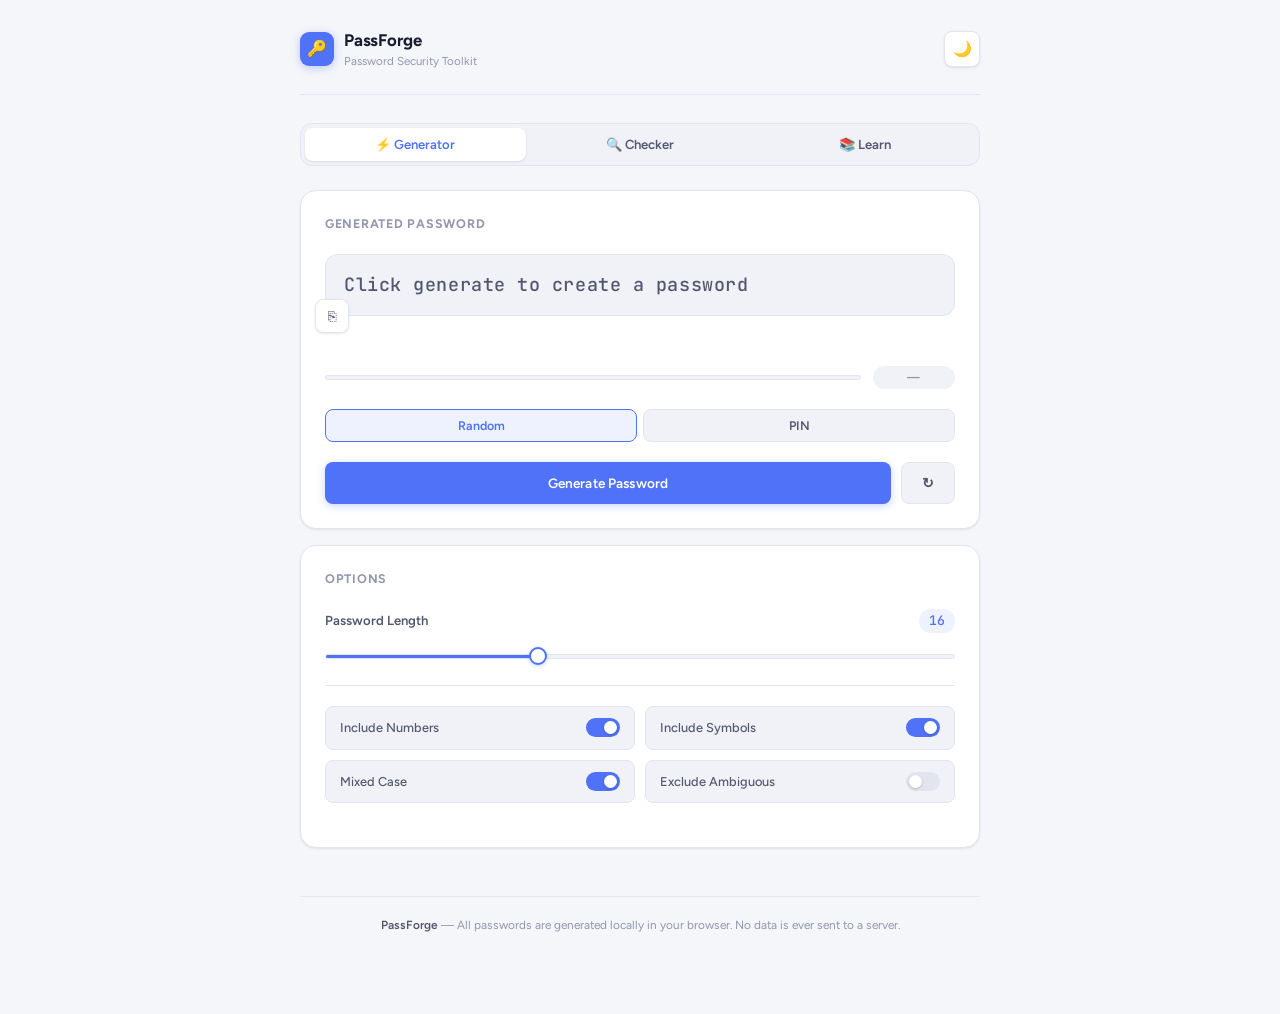
==== password-toolkit.html @ d5eb38b6 "Add files via upload" ====
<!DOCTYPE html>
<html lang="en" data-theme="light">
<head>
<meta charset="UTF-8" />
<meta name="viewport" content="width=device-width, initial-scale=1.0" />
<title>PassForge — Password Security Toolkit</title>
<link rel="preconnect" href="https://fonts.googleapis.com" />
<link href="https://fonts.googleapis.com/css2?family=Figtree:wght@300;400;500;600;700&family=JetBrains+Mono:wght@400;500&display=swap" rel="stylesheet" />
<style>

/* ── VARIABLES ──────────────────────────────── */
:root {
  --accent:       #4f72f8;
  --accent-light: #eef1fe;
  --accent-hover: #3d5ee0;

  --bg:           #f5f6f9;
  --surface:      #ffffff;
  --surface-2:    #f0f2f7;
  --border:       #e2e5ef;
  --border-focus: #b0bcf5;

  --text-1:       #1a1d2e;
  --text-2:       #52576e;
  --text-3:       #9297ae;

  --green:        #22c55e;
  --green-bg:     #f0fdf4;
  --amber:        #f59e0b;
  --amber-bg:     #fffbeb;
  --red:          #ef4444;
  --red-bg:       #fef2f2;
  --blue:         #3b82f6;

  --radius-sm:    8px;
  --radius:       12px;
  --radius-lg:    16px;
  --shadow-sm:    0 1px 3px rgba(0,0,0,.06), 0 1px 2px rgba(0,0,0,.04);
  --shadow:       0 4px 16px rgba(0,0,0,.07), 0 1px 4px rgba(0,0,0,.04);
  --shadow-lg:    0 8px 32px rgba(0,0,0,.1), 0 2px 8px rgba(0,0,0,.05);
  --trans:        .18s ease;
}

[data-theme="dark"] {
  --bg:           #0f1117;
  --surface:      #181c26;
  --surface-2:    #1e2330;
  --border:       #272d3f;
  --border-focus: #4f72f8;

  --text-1:       #e8eaf4;
  --text-2:       #8b90a8;
  --text-3:       #4e5368;

  --accent-light: #1e2540;
  --green-bg:     #0d2318;
  --amber-bg:     #221a08;
  --red-bg:       #220f0f;

  --shadow-sm:    0 1px 3px rgba(0,0,0,.25);
  --shadow:       0 4px 16px rgba(0,0,0,.3);
  --shadow-lg:    0 8px 32px rgba(0,0,0,.4);
}

/* ── RESET ──────────────────────────────────── */
*, *::before, *::after { box-sizing: border-box; margin: 0; padding: 0; }
html { scroll-behavior: smooth; }
body {
  font-family: 'Figtree', sans-serif;
  background: var(--bg);
  color: var(--text-1);
  min-height: 100vh;
  font-size: 15px;
  line-height: 1.5;
  transition: background var(--trans), color var(--trans);
  -webkit-font-smoothing: antialiased;
}

/* ── LAYOUT ─────────────────────────────────── */
.page { max-width: 720px; margin: 0 auto; padding: 0 20px 80px; }

/* ── HEADER ─────────────────────────────────── */
.header {
  display: flex;
  align-items: center;
  justify-content: space-between;
  padding: 28px 0 24px;
  border-bottom: 1px solid var(--border);
  margin-bottom: 28px;
}
.brand { display: flex; align-items: center; gap: 10px; }
.brand-icon {
  width: 34px; height: 34px;
  background: var(--accent);
  border-radius: 9px;
  display: flex;
  align-items: center;
  justify-content: center;
  font-size: 1rem;
  box-shadow: 0 2px 8px rgba(79,114,248,.35);
  flex-shrink: 0;
}
.brand-name {
  font-size: 1.05rem;
  font-weight: 700;
  letter-spacing: -.01em;
  color: var(--text-1);
}
.brand-sub {
  font-size: .72rem;
  color: var(--text-3);
  font-weight: 400;
}

.theme-btn {
  width: 36px; height: 36px;
  border-radius: var(--radius-sm);
  border: 1px solid var(--border);
  background: var(--surface);
  color: var(--text-2);
  cursor: pointer;
  font-size: .95rem;
  display: flex; align-items: center; justify-content: center;
  transition: var(--trans);
  box-shadow: var(--shadow-sm);
}
.theme-btn:hover { background: var(--surface-2); color: var(--text-1); }

/* ── NAV ────────────────────────────────────── */
.nav {
  display: flex;
  gap: 4px;
  background: var(--surface-2);
  border: 1px solid var(--border);
  border-radius: var(--radius);
  padding: 4px;
  margin-bottom: 24px;
}
.tab-btn {
  flex: 1;
  font-family: 'Figtree', sans-serif;
  font-size: .82rem;
  font-weight: 600;
  color: var(--text-2);
  background: transparent;
  border: none;
  border-radius: var(--radius-sm);
  padding: 9px 12px;
  cursor: pointer;
  transition: var(--trans);
}
.tab-btn:hover { color: var(--text-1); background: var(--surface); }
.tab-btn.active {
  background: var(--surface);
  color: var(--accent);
  box-shadow: var(--shadow-sm);
}

/* ── PANELS ─────────────────────────────────── */
.panel { display: none; animation: fadeUp .22s ease both; }
.panel.active { display: block; }
@keyframes fadeUp {
  from { opacity: 0; transform: translateY(8px); }
  to   { opacity: 1; transform: none; }
}

/* ── CARD ───────────────────────────────────── */
.card {
  background: var(--surface);
  border: 1px solid var(--border);
  border-radius: var(--radius-lg);
  padding: 24px;
  margin-bottom: 16px;
  box-shadow: var(--shadow-sm);
  transition: background var(--trans), border-color var(--trans);
}
.card-header {
  display: flex;
  align-items: center;
  justify-content: space-between;
  margin-bottom: 20px;
}
.card-title {
  font-size: .78rem;
  font-weight: 700;
  letter-spacing: .06em;
  text-transform: uppercase;
  color: var(--text-3);
}

/* ── PASSWORD DISPLAY ───────────────────────── */
.pw-wrap { position: relative; margin-bottom: 16px; }
.pw-display {
  font-family: 'JetBrains Mono', monospace;
  font-size: clamp(.85rem, 3vw, 1.15rem);
  font-weight: 500;
  background: var(--surface-2);
  border: 1.5px solid var(--border);
  border-radius: var(--radius);
  padding: 16px 56px 16px 18px;
  color: var(--text-2);
  word-break: break-all;
  min-height: 62px;
  display: flex;
  align-items: center;
  line-height: 1.5;
  letter-spacing: .03em;
  transition: border-color var(--trans), background var(--trans);
  user-select: all;
  cursor: default;
}
.pw-display.has-pw { color: var(--accent); }

.copy-btn {
  position: absolute;
  right: 10px; top: 50%;
  transform: translateY(-50%);
  width: 34px; height: 34px;
  background: var(--surface);
  border: 1px solid var(--border);
  border-radius: var(--radius-sm);
  color: var(--text-2);
  font-size: .85rem;
  cursor: pointer;
  display: flex; align-items: center; justify-content: center;
  transition: var(--trans);
  box-shadow: var(--shadow-sm);
}
.copy-btn:hover { border-color: var(--accent); color: var(--accent); background: var(--accent-light); }
.copy-btn.copied { border-color: var(--green); color: var(--green); background: var(--green-bg); }

/* ── STRENGTH ───────────────────────────────── */
.strength-row { display: flex; align-items: center; gap: 12px; margin-bottom: 20px; }
.strength-track {
  flex: 1; height: 5px;
  background: var(--surface-2);
  border-radius: 99px;
  overflow: hidden;
  border: 1px solid var(--border);
}
.strength-fill {
  height: 100%; border-radius: 99px;
  transition: width .45s cubic-bezier(.4,0,.2,1), background .3s ease;
  width: 0%;
}
.strength-badge {
  font-size: .72rem; font-weight: 700;
  letter-spacing: .04em;
  padding: 3px 10px;
  border-radius: 99px;
  min-width: 82px; text-align: center;
  transition: var(--trans);
}
.str-0 { background: var(--surface-2); color: var(--text-3); }
.str-1 { background: var(--red-bg);        color: var(--red);   }
.str-2 { background: var(--amber-bg);      color: var(--amber); }
.str-3 { background: var(--accent-light);  color: var(--accent);}
.str-4 { background: var(--green-bg);      color: var(--green); }
.fill-1 { background: var(--red); }
.fill-2 { background: var(--amber); }
.fill-3 { background: var(--accent); }
.fill-4 { background: var(--green); }

/* ── TYPE TABS ──────────────────────────────── */
.type-tabs { display: flex; gap: 6px; margin-bottom: 20px; }
.type-tab {
  flex: 1;
  font-family: 'Figtree', sans-serif;
  font-size: .78rem; font-weight: 600;
  background: var(--surface-2);
  border: 1.5px solid var(--border);
  color: var(--text-2);
  border-radius: var(--radius-sm);
  padding: 8px 10px;
  cursor: pointer;
  transition: var(--trans);
}
.type-tab:hover { color: var(--text-1); border-color: var(--border-focus); }
.type-tab.active { background: var(--accent-light); border-color: var(--accent); color: var(--accent); }

/* ── DIVIDER ─────────────────────────────────── */
.divider { height: 1px; background: var(--border); margin: 20px 0; }

/* ── SLIDER ─────────────────────────────────── */
.slider-block { margin-bottom: 18px; }
.field-label {
  display: flex; justify-content: space-between; align-items: center;
  margin-bottom: 10px;
  font-size: .82rem; font-weight: 600; color: var(--text-2);
}
.field-val {
  font-family: 'JetBrains Mono', monospace;
  font-size: .82rem; color: var(--accent); font-weight: 500;
  background: var(--accent-light); padding: 2px 10px; border-radius: 99px;
}
input[type=range] {
  -webkit-appearance: none; width: 100%; height: 5px; border-radius: 99px;
  background: linear-gradient(90deg, var(--accent) var(--pct,40%), var(--surface-2) var(--pct,40%));
  outline: none; cursor: pointer; border: 1px solid var(--border);
}
input[type=range]::-webkit-slider-thumb {
  -webkit-appearance: none; width: 18px; height: 18px; border-radius: 50%;
  background: var(--surface); border: 2px solid var(--accent);
  box-shadow: 0 1px 4px rgba(79,114,248,.3); transition: transform var(--trans);
}
input[type=range]::-webkit-slider-thumb:hover { transform: scale(1.15); }

/* ── TOGGLES ────────────────────────────────── */
.toggles-grid {
  display: grid; grid-template-columns: 1fr 1fr; gap: 10px; margin-bottom: 20px;
}
@media (max-width: 480px) { .toggles-grid { grid-template-columns: 1fr; } }
.toggle-row {
  display: flex; align-items: center; justify-content: space-between;
  background: var(--surface-2); border: 1.5px solid var(--border);
  border-radius: var(--radius-sm); padding: 11px 14px;
  cursor: pointer; transition: border-color var(--trans); user-select: none; gap: 8px;
}
.toggle-row:hover { border-color: var(--border-focus); }
.toggle-row.disabled { opacity: .45; pointer-events: none; }
.toggle-text { font-size: .8rem; font-weight: 500; color: var(--text-2); flex: 1; }
.toggle {
  width: 34px; height: 19px; background: var(--border);
  border-radius: 99px; position: relative; transition: background var(--trans); flex-shrink: 0;
}
.toggle::after {
  content: ''; position: absolute; top: 3px; left: 3px;
  width: 13px; height: 13px; border-radius: 50%; background: #fff;
  box-shadow: 0 1px 3px rgba(0,0,0,.2); transition: transform var(--trans);
}
.toggle.on { background: var(--accent); }
.toggle.on::after { transform: translateX(15px); }

/* ── BUTTONS ────────────────────────────────── */
.btn-row { display: flex; gap: 10px; }
.btn {
  font-family: 'Figtree', sans-serif; font-size: .85rem; font-weight: 600;
  border: none; border-radius: var(--radius-sm); padding: 12px 20px;
  cursor: pointer; transition: var(--trans); letter-spacing: .01em;
}
.btn-primary {
  flex: 1; background: var(--accent); color: #fff;
  box-shadow: 0 2px 8px rgba(79,114,248,.3);
}
.btn-primary:hover {
  background: var(--accent-hover);
  box-shadow: 0 4px 16px rgba(79,114,248,.4);
  transform: translateY(-1px);
}
.btn-primary:active { transform: none; }
.btn-ghost {
  background: var(--surface-2); border: 1.5px solid var(--border); color: var(--text-2);
}
.btn-ghost:hover { border-color: var(--border-focus); color: var(--text-1); background: var(--surface); }

/* ── CHECKER ────────────────────────────────── */
.pw-input {
  width: 100%;
  font-family: 'JetBrains Mono', monospace; font-size: 1rem;
  background: var(--surface-2); border: 1.5px solid var(--border); color: var(--text-1);
  border-radius: var(--radius); padding: 14px 16px; outline: none;
  transition: border-color var(--trans), box-shadow var(--trans);
  letter-spacing: .04em; margin-bottom: 16px;
}
.pw-input:focus { border-color: var(--accent); box-shadow: 0 0 0 3px rgba(79,114,248,.12); }
.pw-input::placeholder { color: var(--text-3); font-size: .85rem; letter-spacing: .02em; }

.stats-grid {
  display: grid; grid-template-columns: repeat(4, 1fr); gap: 10px; margin-bottom: 16px;
}
@media (max-width: 500px) { .stats-grid { grid-template-columns: repeat(2, 1fr); } }
.stat-box {
  background: var(--surface-2); border: 1px solid var(--border);
  border-radius: var(--radius-sm); padding: 13px 12px; text-align: center;
}
.stat-val {
  font-family: 'JetBrains Mono', monospace; font-size: .88rem;
  font-weight: 500; color: var(--text-1); margin-bottom: 3px;
}
.stat-key { font-size: .67rem; font-weight: 600; color: var(--text-3); letter-spacing: .05em; text-transform: uppercase; }

.chips-label { font-size: .78rem; font-weight: 600; color: var(--text-2); margin-bottom: 10px; }
.chips { display: flex; flex-wrap: wrap; gap: 7px; }
.chip {
  font-size: .74rem; font-weight: 500; padding: 5px 11px; border-radius: 99px; border: 1px solid;
  animation: chipIn .2s ease both;
}
@keyframes chipIn { from { opacity:0; transform:scale(.92); } to { opacity:1; transform:none; } }
.chip-warn { background: var(--amber-bg); border-color: #f0d070; color: #b45309; }
.chip-bad  { background: var(--red-bg);   border-color: #fca5a5; color: var(--red); }
.chip-ok   { background: var(--green-bg); border-color: #86efac; color: #15803d; }
[data-theme="dark"] .chip-warn { color: var(--amber); border-color: rgba(245,158,11,.4); }
[data-theme="dark"] .chip-bad  { color: #f87171; border-color: rgba(239,68,68,.4); }
[data-theme="dark"] .chip-ok   { color: #4ade80; border-color: rgba(34,197,94,.4); }

/* ── CRACK TIME COLORS ──────────────────────── */
.crack-instant { color: var(--red) !important; }
.crack-easy    { color: var(--amber) !important; }
.crack-hard    { color: var(--blue) !important; }
.crack-safe    { color: var(--green) !important; }

/* ── EDUCATION ──────────────────────────────── */
.learn-intro { font-size: .85rem; color: var(--text-2); margin-bottom: 20px; line-height: 1.7; }
.edu-grid { display: grid; grid-template-columns: repeat(auto-fill, minmax(280px, 1fr)); gap: 14px; }
.edu-card {
  background: var(--surface); border: 1px solid var(--border); border-radius: var(--radius-lg);
  padding: 22px; box-shadow: var(--shadow-sm);
  transition: box-shadow var(--trans), transform var(--trans), border-color var(--trans);
}
.edu-card:hover { box-shadow: var(--shadow); transform: translateY(-2px); border-color: var(--border-focus); }
.edu-icon {
  width: 40px; height: 40px; background: var(--accent-light); border-radius: var(--radius-sm);
  display: flex; align-items: center; justify-content: center;
  font-size: 1.2rem; margin-bottom: 14px;
}
.edu-card h3 { font-size: .88rem; font-weight: 700; color: var(--text-1); margin-bottom: 8px; letter-spacing: -.01em; }
.edu-card p { font-size: .8rem; color: var(--text-2); line-height: 1.65; }

/* ── TOOLTIP ────────────────────────────────── */
[data-tip] { position: relative; }
[data-tip]::after {
  content: attr(data-tip); position: absolute; bottom: calc(100% + 7px); left: 50%;
  transform: translateX(-50%); background: var(--text-1); color: var(--surface);
  font-size: .7rem; font-weight: 500; padding: 5px 10px; border-radius: 6px;
  white-space: nowrap; pointer-events: none; opacity: 0; transition: opacity .15s; z-index: 20;
}
[data-tip]:hover::after { opacity: 1; }

/* ── TOAST ──────────────────────────────────── */
.toast {
  position: fixed; bottom: 28px; left: 50%;
  transform: translateX(-50%) translateY(12px);
  background: var(--surface); border: 1px solid var(--green); color: var(--green);
  font-size: .78rem; font-weight: 600; padding: 10px 20px; border-radius: 99px;
  box-shadow: var(--shadow-lg); opacity: 0;
  transition: opacity .25s, transform .25s; pointer-events: none; z-index: 100;
}
.toast.show { opacity: 1; transform: translateX(-50%) translateY(0); }

/* ── FOOTER ─────────────────────────────────── */
footer {
  margin-top: 48px; padding-top: 20px; border-top: 1px solid var(--border);
  text-align: center; font-size: .74rem; color: var(--text-3);
}
footer strong { color: var(--text-2); font-weight: 600; }

/* ── SCROLLBAR ──────────────────────────────── */
::-webkit-scrollbar { width: 6px; }
::-webkit-scrollbar-track { background: transparent; }
::-webkit-scrollbar-thumb { background: var(--border); border-radius: 3px; }
</style>
</head>
<body>
<div class="page">

  <!-- HEADER -->
  <header class="header">
    <div class="brand">
      <div class="brand-icon">🔑</div>
      <div>
        <div class="brand-name">PassForge</div>
        <div class="brand-sub">Password Security Toolkit</div>
      </div>
    </div>
    <button class="theme-btn" id="theme-btn" title="Toggle light / dark mode">🌙</button>
  </header>

  <!-- NAV -->
  <nav class="nav">
    <button class="tab-btn active" data-panel="generator">⚡ Generator</button>
    <button class="tab-btn" data-panel="checker">🔍 Checker</button>
    <button class="tab-btn" data-panel="learn">📚 Learn</button>
  </nav>

  <!-- ═══════════════════════════ GENERATOR ═══ -->
  <div class="panel active" id="panel-generator">

    <div class="card">
      <div class="card-header"><div class="card-title">Generated Password</div></div>

      <div class="pw-wrap">
        <div class="pw-display" id="pw-output">Click generate to create a password</div>
        <button class="copy-btn" id="copy-btn" data-tip="Copy to clipboard">⎘</button>
      </div>

      <div class="strength-row" id="strength-row">
        <div class="strength-track"><div class="strength-fill" id="strength-fill"></div></div>
        <div class="strength-badge str-0" id="strength-badge">—</div>
      </div>

      <div class="type-tabs">
        <button class="type-tab active" data-type="random" data-tip="Random characters">Random</button>
        <button class="type-tab" data-type="pin" data-tip="Numeric PIN">PIN</button>
      </div>

      <div class="btn-row">
        <button class="btn btn-primary" id="gen-btn">Generate Password</button>
        <button class="btn btn-ghost" id="regen-btn" data-tip="Regenerate">↻</button>
      </div>
    </div>

    <div class="card">
      <div class="card-header"><div class="card-title">Options</div></div>

      <div class="slider-block">
        <div class="field-label">
          <span>Password Length</span>
          <span class="field-val" id="len-val">16</span>
        </div>
        <input type="range" id="len-slider" min="8" max="32" value="16" />
      </div>

      <div class="divider"></div>

      <div class="toggles-grid">
        <div class="toggle-row" id="tog-numbers" data-tip="Add digits 0–9">
          <span class="toggle-text">Include Numbers</span>
          <div class="toggle on" id="tog-numbers-knob"></div>
        </div>
        <div class="toggle-row" id="tog-symbols" data-tip="Add !@#$% etc.">
          <span class="toggle-text">Include Symbols</span>
          <div class="toggle on" id="tog-symbols-knob"></div>
        </div>
        <div class="toggle-row" id="tog-mixed" data-tip="Upper & lowercase">
          <span class="toggle-text">Mixed Case</span>
          <div class="toggle on" id="tog-mixed-knob"></div>
        </div>
        <div class="toggle-row" id="tog-ambiguous" data-tip="Exclude O, 0, l, I, 1">
          <span class="toggle-text">Exclude Ambiguous</span>
          <div class="toggle" id="tog-ambiguous-knob"></div>
        </div>
      </div>
    </div>

  </div><!-- /generator -->

  <!-- ═══════════════════════════ CHECKER ══════ -->
  <div class="panel" id="panel-checker">
    <div class="card">
      <div class="card-header"><div class="card-title">Analyze Your Password</div></div>

      <div style="position:relative;margin-bottom:16px;">
        <input type="password" class="pw-input" id="checker-input"
          placeholder="Type or paste your password…"
          autocomplete="off" autocorrect="off" spellcheck="false"
          style="margin-bottom:0;padding-right:52px;" />
        <button id="eye-btn" data-tip="Show / hide password"
          style="position:absolute;right:10px;top:50%;transform:translateY(-50%);
                 width:34px;height:34px;background:var(--surface);border:1px solid var(--border);
                 border-radius:var(--radius-sm);color:var(--text-2);font-size:.95rem;cursor:pointer;
                 display:flex;align-items:center;justify-content:center;transition:var(--trans);
                 box-shadow:var(--shadow-sm);">
          👁
        </button>
      </div>

      <div class="stats-grid">
        <div class="stat-box">
          <div class="stat-val" id="chk-strength-val">—</div>
          <div class="stat-key">Strength</div>
        </div>
        <div class="stat-box">
          <div class="stat-val" id="chk-crack-val">—</div>
          <div class="stat-key">Crack Time</div>
        </div>
        <div class="stat-box">
          <div class="stat-val" id="chk-entropy-val">—</div>
          <div class="stat-key">Entropy</div>
        </div>
        <div class="stat-box">
          <div class="stat-val" id="chk-len-val">—</div>
          <div class="stat-key">Length</div>
        </div>
      </div>

      <div class="strength-row" style="margin-bottom:20px">
        <div class="strength-track"><div class="strength-fill" id="chk-fill"></div></div>
        <div class="strength-badge str-0" id="chk-badge">—</div>
      </div>

      <div class="chips-label">Suggestions</div>
      <div class="chips" id="suggestions-wrap">
        <span class="chip chip-warn">Enter a password above to analyze it</span>
      </div>
    </div>
  </div><!-- /checker -->

  <!-- ═══════════════════════════ LEARN ════════ -->
  <div class="panel" id="panel-learn">
    <p class="learn-intro">Understanding password security helps protect all your online accounts. Here are the essentials.</p>
    <div class="edu-grid">
      <div class="edu-card">
        <div class="edu-icon">🔐</div>
        <h3>What Makes a Strong Password?</h3>
        <p>Length, variety, and randomness. A strong password is 16+ characters and mixes uppercase, lowercase, numbers, and symbols — with no dictionary words or personal information.</p>
      </div>
      <div class="edu-card">
        <div class="edu-icon">📏</div>
        <h3>Why Length Matters Most</h3>
        <p>Every added character multiplies the possible combinations exponentially. A 20-character password is astronomically harder to crack than a 12-character one, even if less "complex."</p>
      </div>
      <div class="edu-card">
        <div class="edu-icon">♻️</div>
        <h3>Never Reuse Passwords</h3>
        <p>When one site is breached, attackers test those credentials on thousands of others (credential stuffing). One reused password can expose all your accounts at once.</p>
      </div>
      <div class="edu-card">
        <div class="edu-icon">🗄️</div>
        <h3>Use a Password Manager</h3>
        <p>You can't memorize 100 unique strong passwords. A manager like Bitwarden or 1Password generates, stores, and auto-fills them securely — you only need to remember one master password.</p>
      </div>
      <div class="edu-card">
        <div class="edu-icon">📱</div>
        <h3>Enable Two-Factor Auth (2FA)</h3>
        <p>2FA adds a second step after your password. Even if your password leaks, an attacker can't log in without your phone, hardware key, or biometric.</p>
      </div>
      <div class="edu-card">
        <div class="edu-icon">⚡</div>
        <h3>How Attackers Crack Passwords</h3>
        <p>Methods include brute force, dictionary attacks, and credential stuffing. Modern GPUs test billions of hashes per second — short or common passwords fall in seconds.</p>
      </div>
    </div>
  </div><!-- /learn -->

  <footer>
    <strong>PassForge</strong> — All passwords are generated locally in your browser. No data is ever sent to a server.
  </footer>

</div><!-- /page -->

<div class="toast" id="toast">✓ Copied to clipboard</div>

<script>
'use strict';

const LOWER   = 'abcdefghijklmnopqrstuvwxyz';
const UPPER   = 'ABCDEFGHIJKLMNOPQRSTUVWXYZ';
const DIGITS  = '0123456789';
const SYMBOLS = '!@#$%^&*()-_=+[]{}|;:,.<>?';
const AMBIG   = new Set([...'O0lI1']);
const COMMON  = new Set(['password','123456','12345678','qwerty','abc123','111111','letmein','iloveyou','admin','welcome','monkey','dragon','pass','master','login','hello','sunshine','princess']);

const state = { length:16, numbers:true, symbols:true, mixed:true, noAmbig:false, type:'random' };
let hasGenerated = false;

const $  = id => document.getElementById(id);
const rnd = max => { const a=new Uint32Array(1); crypto.getRandomValues(a); return a[0]%max; };
const shuffle = arr => { for(let i=arr.length-1;i>0;i--){const j=rnd(i+1);[arr[i],arr[j]]=[arr[j],arr[i]];} return arr; };

/* Theme */
let dark = false;
$('theme-btn').addEventListener('click', () => {
  dark = !dark;
  document.documentElement.setAttribute('data-theme', dark ? 'dark' : 'light');
  $('theme-btn').textContent = dark ? '☀️' : '🌙';
});

/* Tabs */
document.querySelectorAll('.tab-btn').forEach(btn => btn.addEventListener('click', () => {
  document.querySelectorAll('.tab-btn').forEach(b => b.classList.remove('active'));
  document.querySelectorAll('.panel').forEach(p => p.classList.remove('active'));
  btn.classList.add('active');
  $('panel-' + btn.dataset.panel).classList.add('active');
}));

/* Type tabs */
document.querySelectorAll('.type-tab').forEach(tab => tab.addEventListener('click', () => {
  document.querySelectorAll('.type-tab').forEach(t => t.classList.remove('active'));
  tab.classList.add('active');
  state.type = tab.dataset.type;
  const pin = state.type==='pin';
  ['tog-numbers','tog-symbols','tog-mixed','tog-ambiguous'].forEach(id => $(id).classList.toggle('disabled',pin));
  $('strength-row').style.display = pin ? 'none' : 'flex';
  if(hasGenerated) generate();
}));

/* Toggles */
[['tog-numbers','tog-numbers-knob','numbers'],
 ['tog-symbols','tog-symbols-knob','symbols'],
 ['tog-mixed','tog-mixed-knob','mixed'],
 ['tog-ambiguous','tog-ambiguous-knob','noAmbig']].forEach(([w,k,s]) => {
  $(w).addEventListener('click', () => { state[s]=!state[s]; $(k).classList.toggle('on',state[s]); if(hasGenerated) generate(); });
});

/* Slider */
$('len-slider').addEventListener('input', function(){
  state.length=+this.value; $('len-val').textContent=state.length;
  this.style.setProperty('--pct',((state.length-8)/24*100).toFixed(1)+'%');
  if(hasGenerated) generate();
});
$('len-slider').style.setProperty('--pct',((16-8)/24*100).toFixed(1)+'%');

/* Generation */
function generateRandom(){
  let pool=LOWER;
  if(state.mixed) pool+=UPPER;
  if(state.numbers) pool+=DIGITS;
  if(state.symbols) pool+=SYMBOLS;
  if(state.noAmbig) pool=[...pool].filter(c=>!AMBIG.has(c)).join('');
  if(!pool) pool=LOWER;
  const req=[];
  if(state.mixed) req.push(UPPER[rnd(UPPER.length)]);
  if(state.numbers) req.push(DIGITS[rnd(DIGITS.length)]);
  if(state.symbols) req.push(SYMBOLS[rnd(SYMBOLS.length)]);
  const chars=[...req];
  for(let i=0;i<state.length-req.length;i++) chars.push(pool[rnd(pool.length)]);
  return shuffle(chars).join('');
}
function generatePIN(){ return Array.from({length:state.length},()=>rnd(10)).join(''); }

function generate(){
  const pw = state.type==='pin' ? generatePIN() : generateRandom();
  const el = $('pw-output');
  el.textContent = pw;
  el.classList.add('has-pw');
  applyStrength($('strength-fill'), $('strength-badge'), scorePassword(pw));
  $('copy-btn').classList.remove('copied');
  $('copy-btn').textContent = '⎘';
}

/* Scoring */
function scorePassword(pw){
  if(!pw||pw.length<2) return 0;
  let s=0;
  if(pw.length>=8) s++; if(pw.length>=12) s++; if(pw.length>=16) s++; if(pw.length>=20) s++;
  if(/[a-z]/.test(pw)) s++; if(/[A-Z]/.test(pw)) s++; if(/[0-9]/.test(pw)) s++;
  if(/[^a-zA-Z0-9]/.test(pw)) s+=2;
  if(COMMON.has(pw.toLowerCase())) s=0;
  if(/(.)\1{2,}/.test(pw)) s--;
  if(/^(abc|123|qwerty|pass)/i.test(pw)) s-=2;
  return Math.min(4,Math.max(0,Math.round(s/2.5)));
}
const SDATA=[
  {label:'Weak',      fill:'fill-1',badge:'str-1',pct:20},
  {label:'Fair',      fill:'fill-2',badge:'str-2',pct:48},
  {label:'Strong',    fill:'fill-3',badge:'str-3',pct:74},
  {label:'Very Strong',fill:'fill-4',badge:'str-4',pct:100},
];
function applyStrength(fill,badge,score){
  fill.className='strength-fill'; badge.className='strength-badge';
  if(!score){ fill.style.width='4%'; fill.classList.add('str-0'); badge.classList.add('str-0'); badge.textContent='—'; return; }
  const d=SDATA[score-1];
  fill.style.width=d.pct+'%'; fill.classList.add(d.fill); badge.classList.add(d.badge); badge.textContent=d.label;
}

/* Copy */
$('copy-btn').addEventListener('click',()=>{
  const pw=$('pw-output').textContent.trim();
  if(!pw||pw==='Click generate to create a password') return;
  navigator.clipboard.writeText(pw).then(()=>{
    $('copy-btn').textContent='✓'; $('copy-btn').classList.add('copied');
    const t=$('toast'); t.classList.add('show');
    setTimeout(()=>{ $('copy-btn').textContent='⎘'; $('copy-btn').classList.remove('copied'); t.classList.remove('show'); },2200);
  });
});
$('gen-btn').addEventListener('click', () => { hasGenerated = true; generate(); });
$('regen-btn').addEventListener('click',generate);

/* Eye toggle */
const eyeBtn = $('eye-btn');
let pwVisible = false;
eyeBtn.addEventListener('click', () => {
  pwVisible = !pwVisible;
  $('checker-input').type = pwVisible ? 'text' : 'password';
  eyeBtn.textContent = pwVisible ? '🙈' : '👁';
  eyeBtn.style.borderColor = pwVisible ? 'var(--accent)' : '';
  eyeBtn.style.color = pwVisible ? 'var(--accent)' : '';
  eyeBtn.style.background = pwVisible ? 'var(--accent-light)' : '';
});

/* Checker */
function calcEntropy(pw){
  let pool=0;
  if(/[a-z]/.test(pw)) pool+=26; if(/[A-Z]/.test(pw)) pool+=26;
  if(/[0-9]/.test(pw)) pool+=10; if(/[^a-zA-Z0-9]/.test(pw)) pool+=32;
  return pool?Math.round(pw.length*Math.log2(pool)):0;
}
function crackTime(e){
  const s=Math.pow(2,e)/1e10;
  if(s<1) return{t:'Instant',c:'crack-instant'};
  if(s<60) return{t:`${~~s}s`,c:'crack-instant'};
  if(s<3600) return{t:`${~~(s/60)} min`,c:'crack-easy'};
  if(s<86400) return{t:`${~~(s/3600)} hrs`,c:'crack-easy'};
  if(s<2592000) return{t:`${~~(s/86400)} days`,c:'crack-hard'};
  if(s<31536000) return{t:`${~~(s/2592000)} mo`,c:'crack-hard'};
  if(s<3153600000) return{t:`${~~(s/31536000)} yrs`,c:'crack-safe'};
  return{t:'Centuries',c:'crack-safe'};
}
function getSuggestions(pw){
  const t=[];
  if(!pw) return t;
  if(COMMON.has(pw.toLowerCase())) t.push({text:'Very common password — change it!',type:'bad'});
  if(pw.length<12) t.push({text:'Increase length to 12+ characters',type:'warn'});
  if(!/[A-Z]/.test(pw)) t.push({text:'Add uppercase letters',type:'warn'});
  if(!/[a-z]/.test(pw)) t.push({text:'Add lowercase letters',type:'warn'});
  if(!/[0-9]/.test(pw)) t.push({text:'Add numbers',type:'warn'});
  if(!/[^a-zA-Z0-9]/.test(pw)) t.push({text:'Add special characters',type:'warn'});
  if(/(.)\1{2,}/.test(pw)) t.push({text:'Avoid repeated characters',type:'warn'});
  if(pw.length>=12) t.push({text:'Good length ✓',type:'ok'});
  if(/[A-Z]/.test(pw)&&/[a-z]/.test(pw)) t.push({text:'Mixed case ✓',type:'ok'});
  if(/[0-9]/.test(pw)) t.push({text:'Has numbers ✓',type:'ok'});
  if(/[^a-zA-Z0-9]/.test(pw)) t.push({text:'Has symbols ✓',type:'ok'});
  return t;
}
const SL=['—','Weak','Fair','Strong','Very Strong'];
$('checker-input').addEventListener('input',function(){
  const pw=this.value;
  const chkFill=$('chk-fill'), chkBadge=$('chk-badge');
  if(!pw){
    ['chk-strength-val','chk-crack-val','chk-entropy-val','chk-len-val'].forEach(id=>$(id).textContent='—');
    $('chk-crack-val').className='stat-val';
    chkFill.style.width='0%'; chkBadge.className='strength-badge str-0'; chkBadge.textContent='—';
    $('suggestions-wrap').innerHTML='<span class="chip chip-warn">Enter a password above to analyze it</span>';
    return;
  }
  const score=scorePassword(pw), entropy=calcEntropy(pw), crack=crackTime(entropy);
  $('chk-strength-val').textContent=SL[score]||'—';
  const ce=$('chk-crack-val'); ce.textContent=crack.t; ce.className='stat-val '+crack.c;
  $('chk-entropy-val').textContent=entropy+' bits';
  $('chk-len-val').textContent=pw.length;
  applyStrength(chkFill, chkBadge, score);
  const tips=getSuggestions(pw);
  $('suggestions-wrap').innerHTML=tips.length
    ?tips.map((t,i)=>`<span class="chip chip-${t.type}" style="animation-delay:${i*.04}s">${t.text}</span>`).join('')
    :'<span class="chip chip-ok">Looks good!</span>';
});

// Password is generated only when the user clicks the button
</script>
</body>
</html>
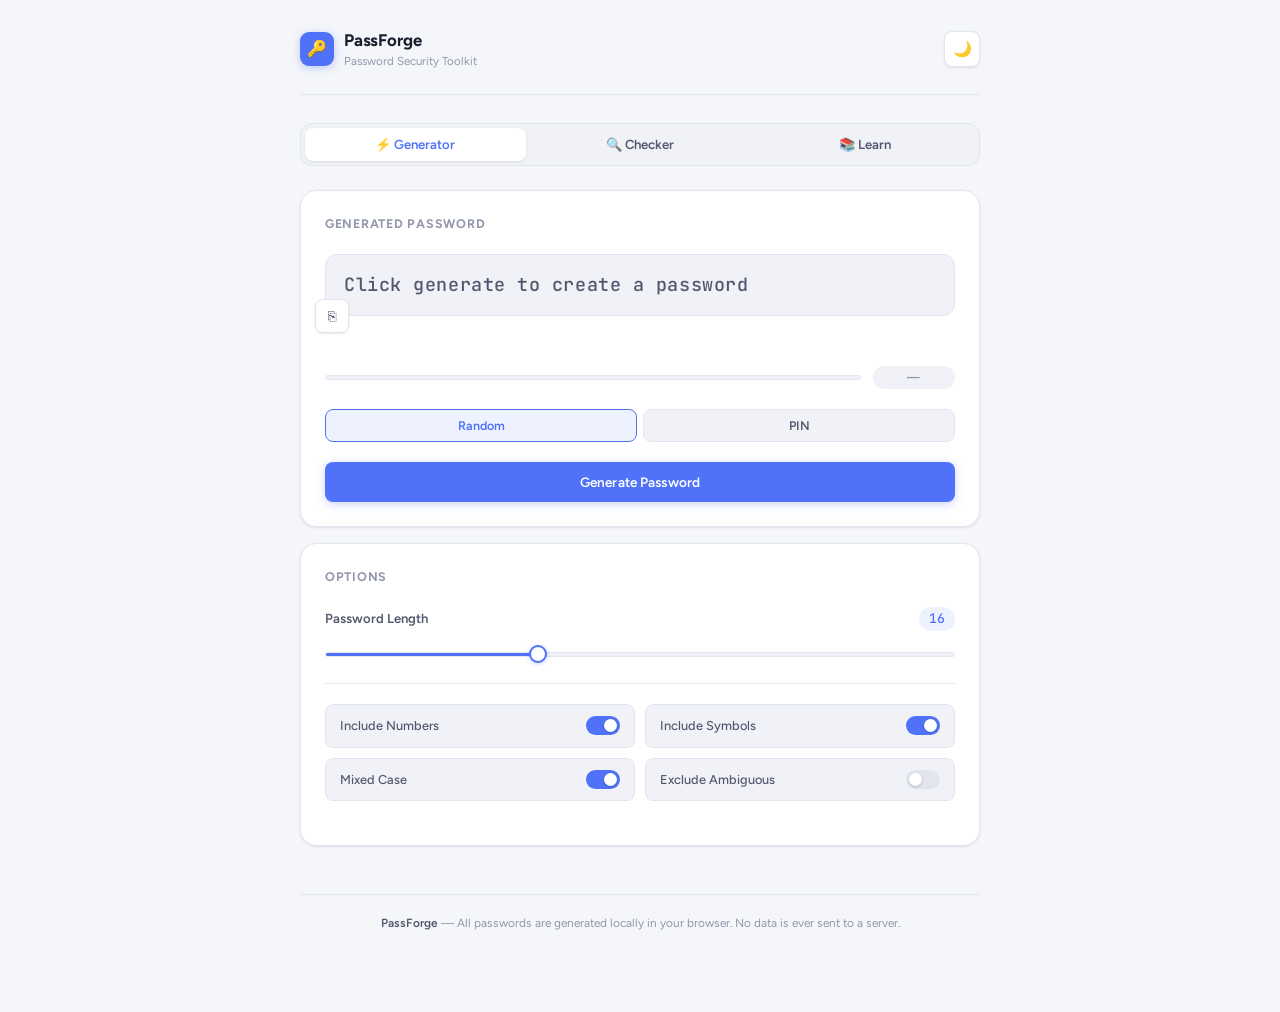
==== commit ee2f52bd: "Add files via upload" ====
--- a/password-toolkit.html
+++ b/password-toolkit.html
@@ -495,7 +495,6 @@
 
       <div class="btn-row">
         <button class="btn btn-primary" id="gen-btn">Generate Password</button>
-        <button class="btn btn-ghost" id="regen-btn" data-tip="Regenerate">↻</button>
       </div>
     </div>
 
@@ -754,7 +753,6 @@
   });
 });
 $('gen-btn').addEventListener('click', () => { hasGenerated = true; generate(); });
-$('regen-btn').addEventListener('click',generate);
 
 /* Eye toggle */
 const eyeBtn = $('eye-btn');
